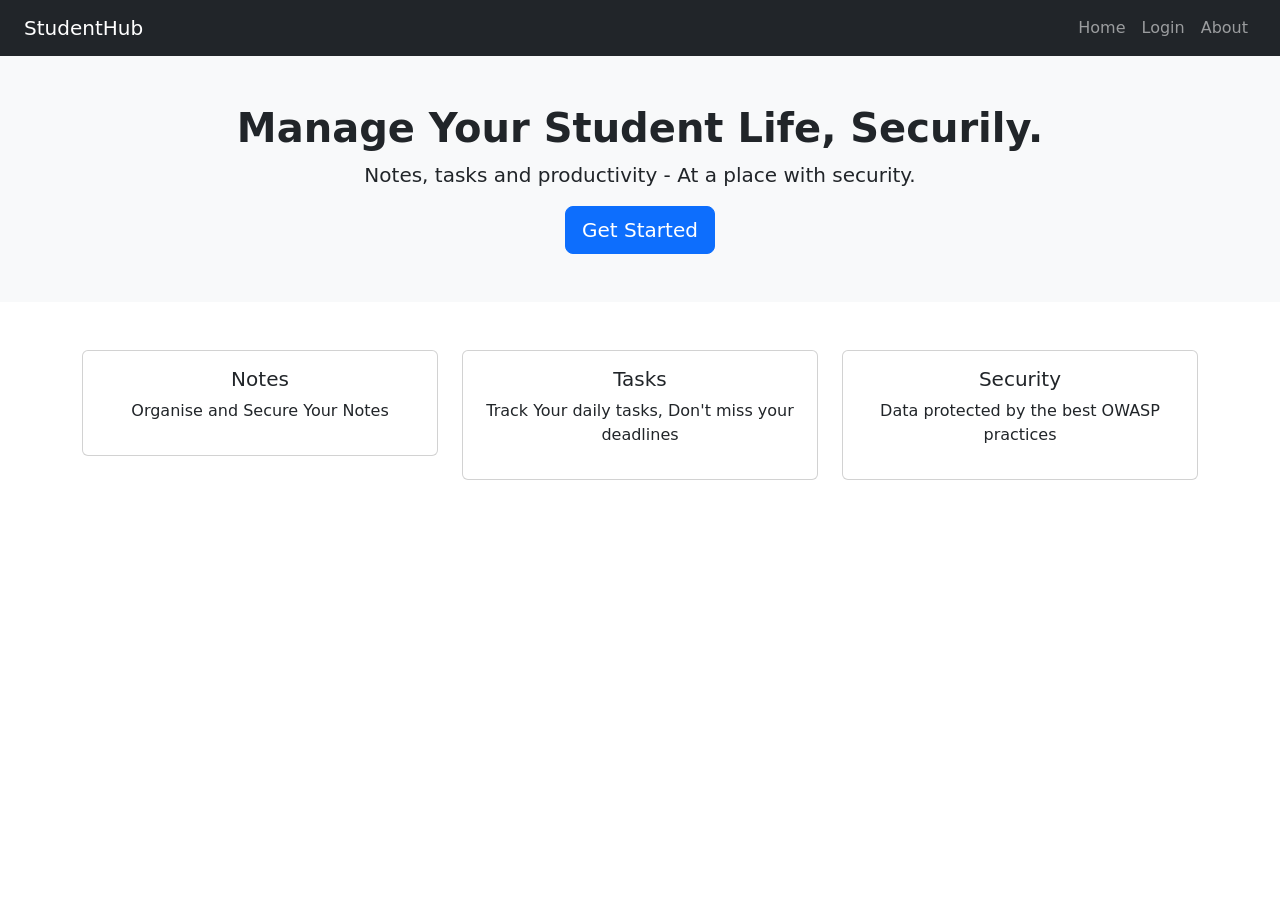
==== index.html @ 3704b828 "Hero Section Updated" ====
<!doctype html>
<html lang="en">
  <head>
    <meta charset="UTF-8" />
    <meta name="viewport" content="width=device-width, initial-scale=1.0" />
    <title>Student Utility Hub</title>
    <link
      rel="stylesheet"
      href="https://cdn.jsdelivr.net/npm/bootstrap@5.3.8/dist/css/bootstrap.min.css"
    />
    <link rel="stylesheet" href="css/style.css" />
  </head>
  <body>
    <!-- Navbar Page -->
    <nav class="navbar navbar-expand-lg navbar-dark bg-dark px-4">
      <a class="navbar-brand" href="index.html">StudentHub</a>
      <div class="collapse navbar-collapse">
        <ul class="navbar-nav ms-auto">
          <li class="nav-item">
            <a class="nav-link" href="index.html">Home</a>
          </li>
          <li class="nav-item">
            <a class="nav-link" href="login.html">Login</a>
          </li>
          <li class="nav-item">
            <a class="nav-link" href="about.html">About</a>
          </li>
        </ul>
      </div>
    </nav>

    <!-- Login Page -->
    <section class="text-center py-5 bg-light">
      <div class="container">
        <h1 class="fw-bold">Manage Your Student Life, Securily.</h1>
        <p class="lead">Notes, tasks and productivity - At a place with security.</p>
        <a href="login.html" class="btn btn-primary btn-lg">Get Started</a>
      </div>
    </section>

    <!-- Hero Section -->
    <section class="container py-5">
        <div class="row text-center">
            <div class="col-md-4">
                <div class="card p-3">
                    <h5>Notes</h5>
                    <p>Organise and Secure Your Notes</p>
                </div>
            </div>
            <div class="col-md-4">
                <div class="card p-3">
                    <h5>Tasks</h5>
                    <p>Track Your daily tasks, Don't miss your deadlines</p>
                </div>
            </div>
            <div class="col-md-4">
                <div class="card p-3">
                    <h5>Security</h5>
                    <p>Data protected by the best OWASP practices</p>
                </div>
            </div>
        </div>
    </section>

    <!-- Script tag link -->
    <script src=" https://cdn.jsdelivr.net/npm/bootstrap@5.3.8/dist/js/bootstrap.bundle.min.js"></script>
  </body>
</html>
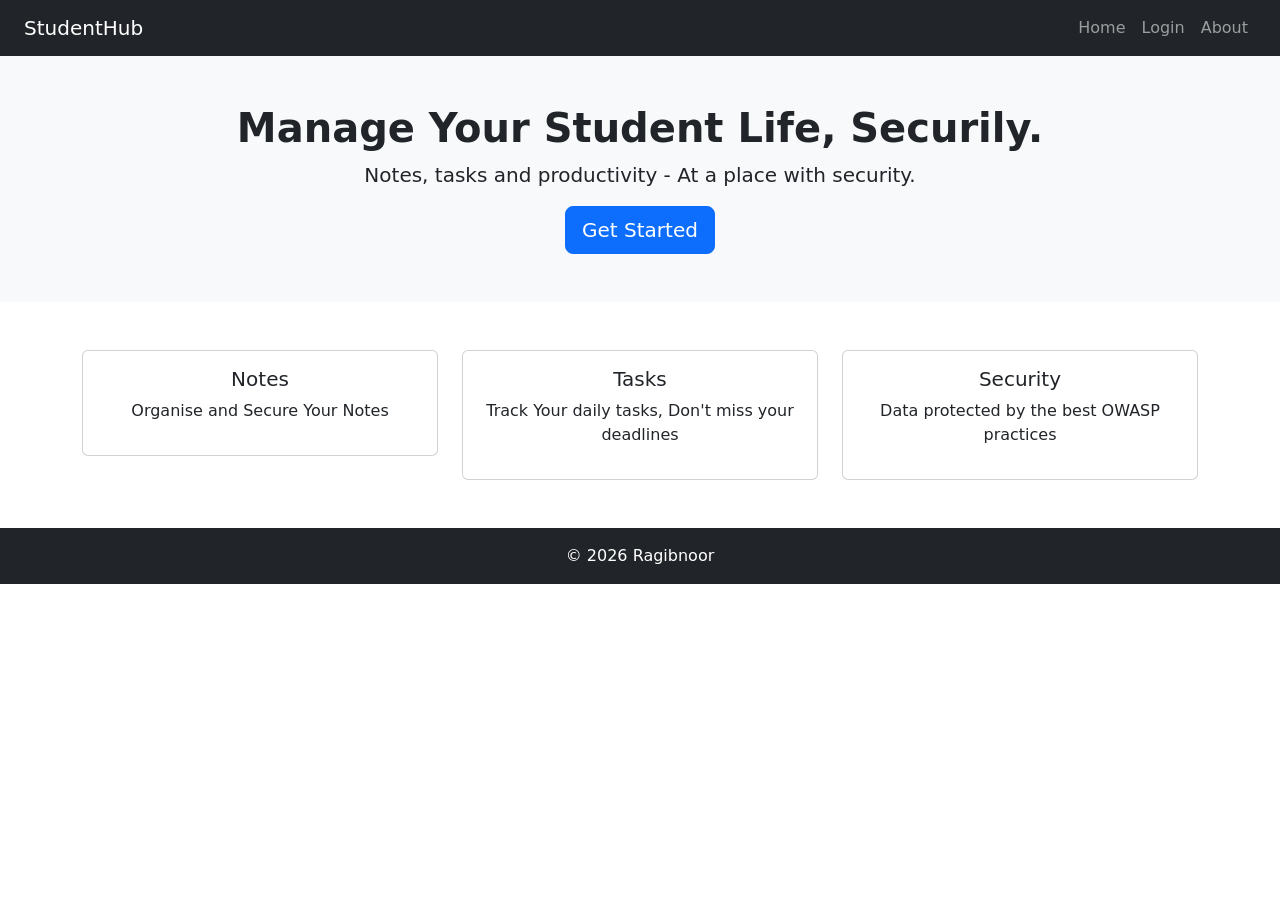
==== commit bd40c9dd: "Footer Updated" ====
--- a/index.html
+++ b/index.html
@@ -62,6 +62,11 @@
         </div>
     </section>
 
+    <!-- Footer Section  -->
+     <footer class="bg-dark text-white text-center py-3">
+        <p class="mb-0">&copy; 2026 Ragibnoor</p>
+     </footer>
+
     <!-- Script tag link -->
     <script src=" https://cdn.jsdelivr.net/npm/bootstrap@5.3.8/dist/js/bootstrap.bundle.min.js"></script>
   </body>
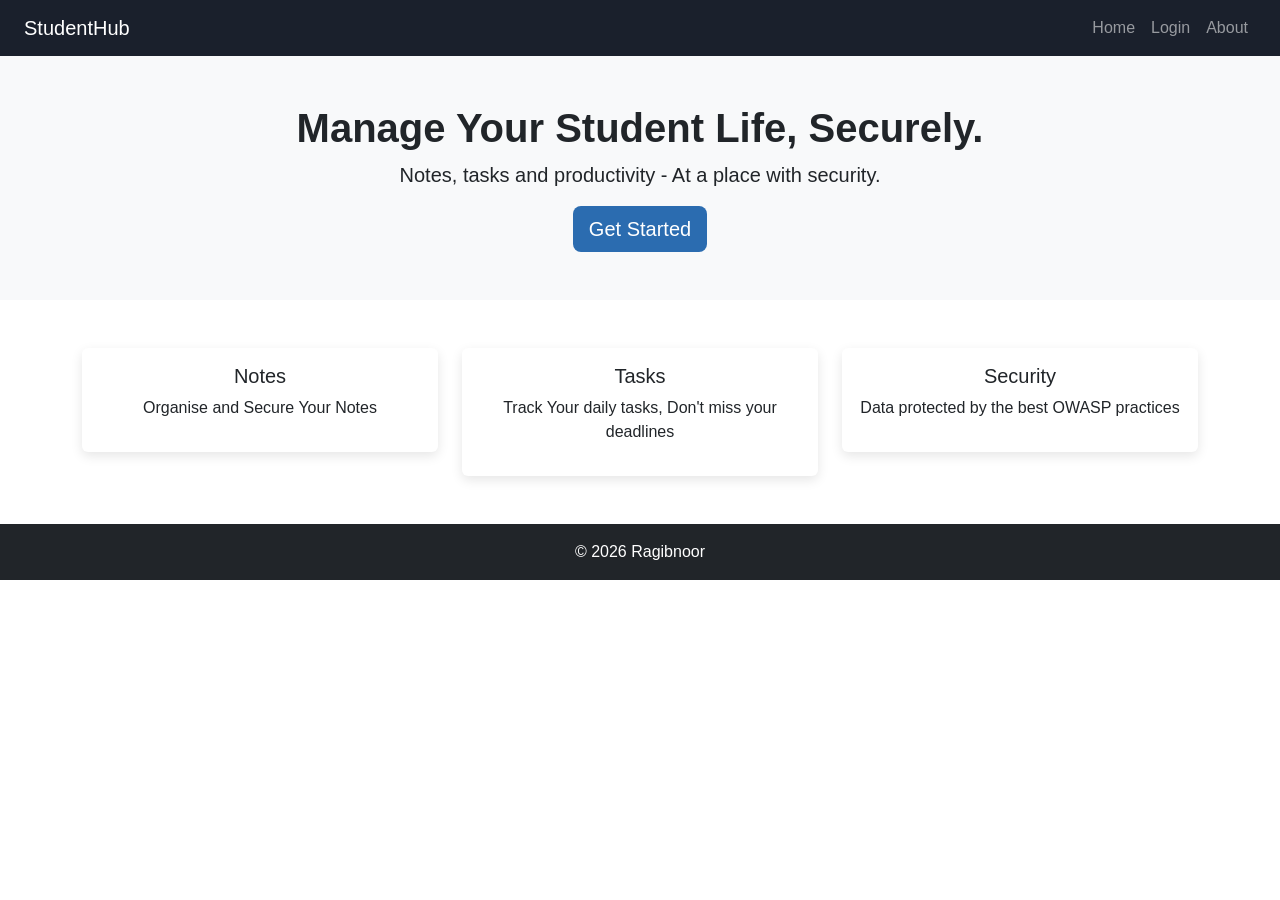
==== commit 35f18569: "Style and js Updated" ====
--- a/index.html
+++ b/index.html
@@ -32,7 +32,7 @@
     <!-- Login Page -->
     <section class="text-center py-5 bg-light">
       <div class="container">
-        <h1 class="fw-bold">Manage Your Student Life, Securily.</h1>
+        <h1 class="fw-bold">Manage Your Student Life, Securely.</h1>
         <p class="lead">Notes, tasks and productivity - At a place with security.</p>
         <a href="login.html" class="btn btn-primary btn-lg">Get Started</a>
       </div>
@@ -69,5 +69,6 @@
 
     <!-- Script tag link -->
     <script src=" https://cdn.jsdelivr.net/npm/bootstrap@5.3.8/dist/js/bootstrap.bundle.min.js"></script>
+    <script src="js/script.js"></script>
   </body>
 </html>
--- a/css/style.css
+++ b/css/style.css
@@ -0,0 +1,32 @@
+:root {
+    --primary-color:#2b6cb0;
+    --dark-bg: #1a202c;
+}
+
+body {
+    font-family: 'Poppins', sans-serif;
+}
+
+.navbar {
+    background-color: var(--dark-bg) !important;
+}
+
+.btn-primary {
+    background-color: var(--primary-color);
+    border: none;
+    transition: transform 0.2s ease;
+}
+
+.btn-primary:hover {
+    transform: scale(1.05);
+}
+
+.card {
+    border: none;
+    box-shadow: 0 4px 12px rgba(0, 0, 0, 0.1);
+    transition: box-shadow 0.3s ease;
+}
+
+.card:hover {
+    box-shadow: 0 8px 20px rgba(0, 0, 0, 0.20);
+}
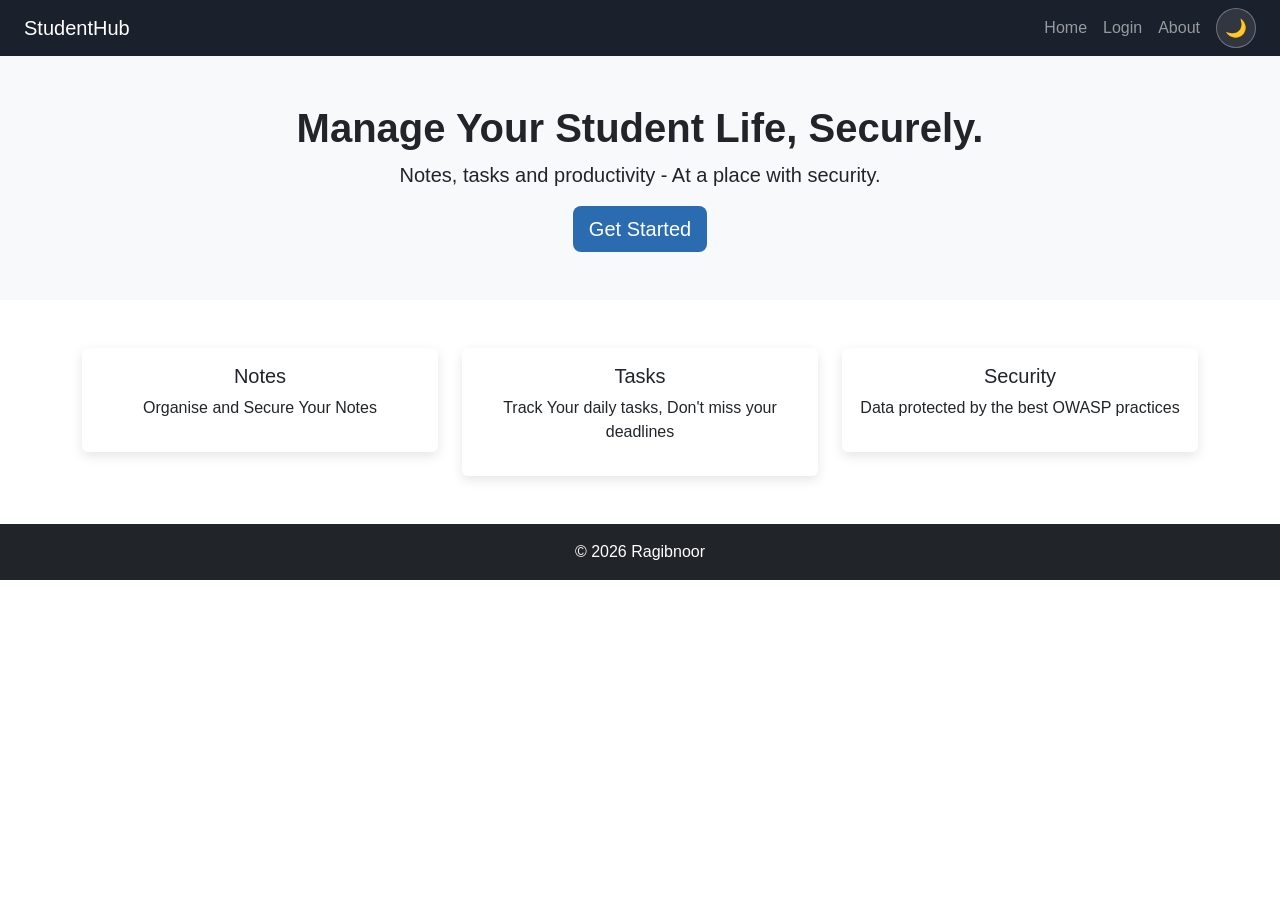
==== commit 1cee03c1: "Dark/Light Mode Added" ====
--- a/index.html
+++ b/index.html
@@ -25,6 +25,9 @@
           <li class="nav-item">
             <a class="nav-link" href="about.html">About</a>
           </li>
+          <li class="nav-item ms-2">
+            <button id="themeToggle" class="theme-btn">🌙</button>
+          </li>
         </ul>
       </div>
     </nav>
@@ -33,39 +36,41 @@
     <section class="text-center py-5 bg-light">
       <div class="container">
         <h1 class="fw-bold">Manage Your Student Life, Securely.</h1>
-        <p class="lead">Notes, tasks and productivity - At a place with security.</p>
+        <p class="lead">
+          Notes, tasks and productivity - At a place with security.
+        </p>
         <a href="login.html" class="btn btn-primary btn-lg">Get Started</a>
       </div>
     </section>
 
     <!-- Hero Section -->
     <section class="container py-5">
-        <div class="row text-center">
-            <div class="col-md-4">
-                <div class="card p-3">
-                    <h5>Notes</h5>
-                    <p>Organise and Secure Your Notes</p>
-                </div>
-            </div>
-            <div class="col-md-4">
-                <div class="card p-3">
-                    <h5>Tasks</h5>
-                    <p>Track Your daily tasks, Don't miss your deadlines</p>
-                </div>
-            </div>
-            <div class="col-md-4">
-                <div class="card p-3">
-                    <h5>Security</h5>
-                    <p>Data protected by the best OWASP practices</p>
-                </div>
-            </div>
+      <div class="row text-center">
+        <div class="col-md-4">
+          <div class="card p-3">
+            <h5>Notes</h5>
+            <p>Organise and Secure Your Notes</p>
+          </div>
         </div>
+        <div class="col-md-4">
+          <div class="card p-3">
+            <h5>Tasks</h5>
+            <p>Track Your daily tasks, Don't miss your deadlines</p>
+          </div>
+        </div>
+        <div class="col-md-4">
+          <div class="card p-3">
+            <h5>Security</h5>
+            <p>Data protected by the best OWASP practices</p>
+          </div>
+        </div>
+      </div>
     </section>
 
     <!-- Footer Section  -->
-     <footer class="bg-dark text-white text-center py-3">
-        <p class="mb-0">&copy; 2026 Ragibnoor</p>
-     </footer>
+    <footer class="bg-dark text-white text-center py-3">
+      <p class="mb-0">&copy; 2026 Ragibnoor</p>
+    </footer>
 
     <!-- Script tag link -->
     <script src=" https://cdn.jsdelivr.net/npm/bootstrap@5.3.8/dist/js/bootstrap.bundle.min.js"></script>
--- a/css/style.css
+++ b/css/style.css
@@ -29,4 +29,63 @@
 
 .card:hover {
     box-shadow: 0 8px 20px rgba(0, 0, 0, 0.20);
+}
+
+body.dark-mode {
+    background-color: #121212;
+    color: #f1f1f1;
+}
+
+body.dark-mode .bg-light {
+    background-color: #1a1a1a !important;
+    color: #f1f1f1;
+}
+
+body.dark-mode .card {
+    background-color: #1e1e1e;
+    color: #f1f1f1;
+}
+
+body.dark-mode .navbar {
+    background-color: #000 !important;
+}
+
+body.dark-mode .lead,
+body.dark-mode p {
+    color: #d1d1d1;
+}
+
+.theme-btn {
+    background-color: rgba(255, 255, 255, 0.1);
+    border: 1px solid rgba(255, 255, 255, 0.3);
+    color: #f1f1f1;
+    border-radius: 50%;
+    width: 40px;
+    height: 40px;
+    font-size: 1.1rem;
+    display: flex;
+    align-items: center;
+    justify-content: center;
+    cursor: pointer;
+    transition: all 0.3s ease;
+}
+
+.theme-btn:hover {
+    background-color: rgba(255, 255, 255, 0.25);
+    transform: rotate(20deg);
+}
+
+body.dark-mode .theme-btn {
+    background-color: rgba(255, 255, 255, 0.15);
+    border-color: rgba(255, 255, 255, 0.4);
+}
+
+body.dark-mode .btn-outline-dark {
+    color: #f1f1f1;
+    border-color: #f1f1f1;
+}
+
+body.dark-mode .btn-outline-dark:hover {
+    background-color: #f1f1f1;
+    color: #121212;
 }
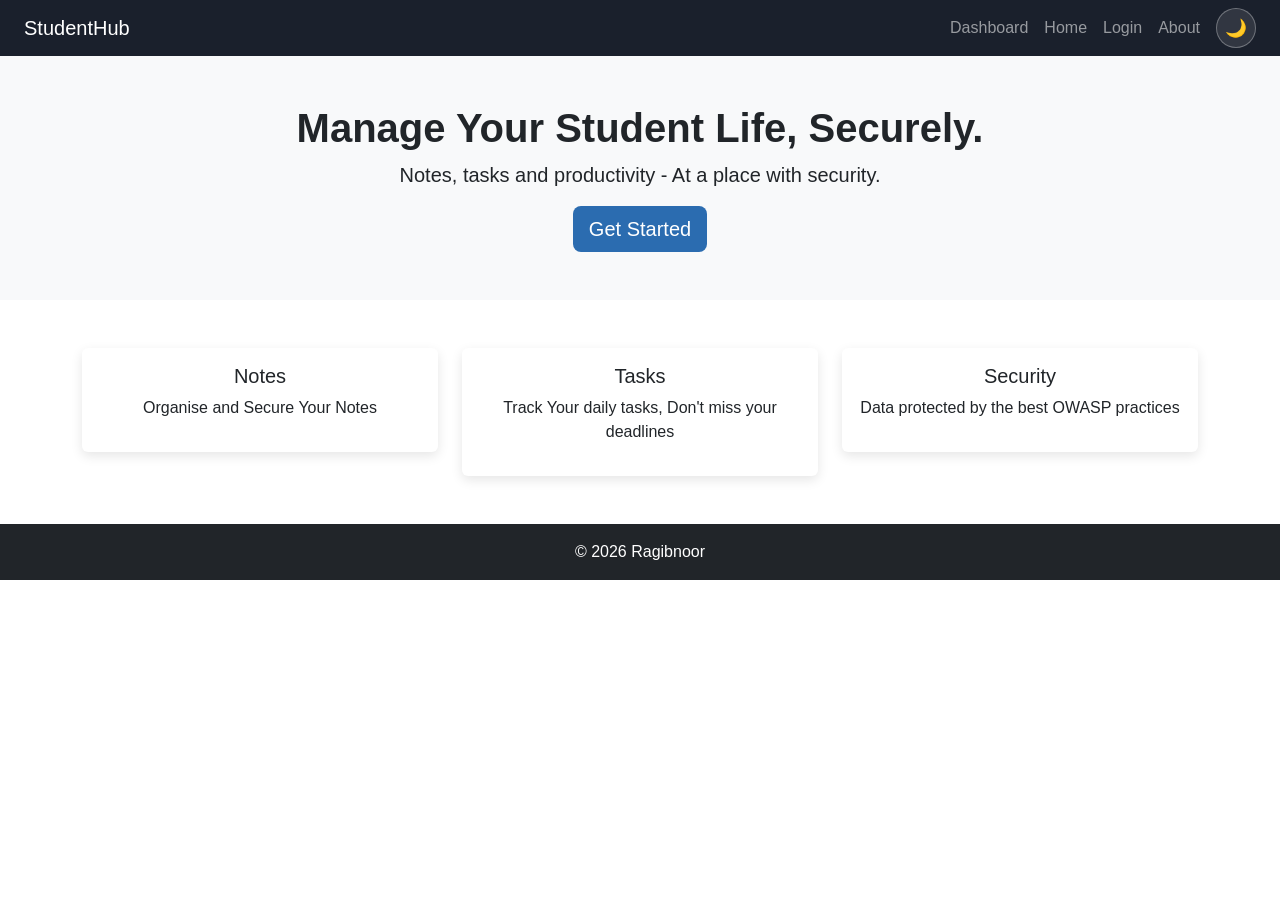
==== commit ea8044e8: "DashBoard page Built & Add" ====
--- a/index.html
+++ b/index.html
@@ -9,6 +9,7 @@
       href="https://cdn.jsdelivr.net/npm/bootstrap@5.3.8/dist/css/bootstrap.min.css"
     />
     <link rel="stylesheet" href="css/style.css" />
+    <link rel="icon" href="data:,">
   </head>
   <body>
     <!-- Navbar Page -->
@@ -16,6 +17,9 @@
       <a class="navbar-brand" href="index.html">StudentHub</a>
       <div class="collapse navbar-collapse">
         <ul class="navbar-nav ms-auto">
+          <li class="nav-item">
+            <a class="nav-link" href="dashboard.html">Dashboard</a>
+          </li>
           <li class="nav-item">
             <a class="nav-link" href="index.html">Home</a>
           </li>
@@ -36,41 +40,39 @@
     <section class="text-center py-5 bg-light">
       <div class="container">
         <h1 class="fw-bold">Manage Your Student Life, Securely.</h1>
-        <p class="lead">
-          Notes, tasks and productivity - At a place with security.
-        </p>
+        <p class="lead">Notes, tasks and productivity - At a place with security.</p>
         <a href="login.html" class="btn btn-primary btn-lg">Get Started</a>
       </div>
     </section>
 
     <!-- Hero Section -->
     <section class="container py-5">
-      <div class="row text-center">
-        <div class="col-md-4">
-          <div class="card p-3">
-            <h5>Notes</h5>
-            <p>Organise and Secure Your Notes</p>
-          </div>
+        <div class="row text-center">
+            <div class="col-md-4">
+                <div class="card p-3">
+                    <h5>Notes</h5>
+                    <p>Organise and Secure Your Notes</p>
+                </div>
+            </div>
+            <div class="col-md-4">
+                <div class="card p-3">
+                    <h5>Tasks</h5>
+                    <p>Track Your daily tasks, Don't miss your deadlines</p>
+                </div>
+            </div>
+            <div class="col-md-4">
+                <div class="card p-3">
+                    <h5>Security</h5>
+                    <p>Data protected by the best OWASP practices</p>
+                </div>
+            </div>
         </div>
-        <div class="col-md-4">
-          <div class="card p-3">
-            <h5>Tasks</h5>
-            <p>Track Your daily tasks, Don't miss your deadlines</p>
-          </div>
-        </div>
-        <div class="col-md-4">
-          <div class="card p-3">
-            <h5>Security</h5>
-            <p>Data protected by the best OWASP practices</p>
-          </div>
-        </div>
-      </div>
     </section>
 
     <!-- Footer Section  -->
-    <footer class="bg-dark text-white text-center py-3">
-      <p class="mb-0">&copy; 2026 Ragibnoor</p>
-    </footer>
+     <footer class="bg-dark text-white text-center py-3">
+        <p class="mb-0">&copy; 2026 Ragibnoor</p>
+     </footer>
 
     <!-- Script tag link -->
     <script src=" https://cdn.jsdelivr.net/npm/bootstrap@5.3.8/dist/js/bootstrap.bundle.min.js"></script>
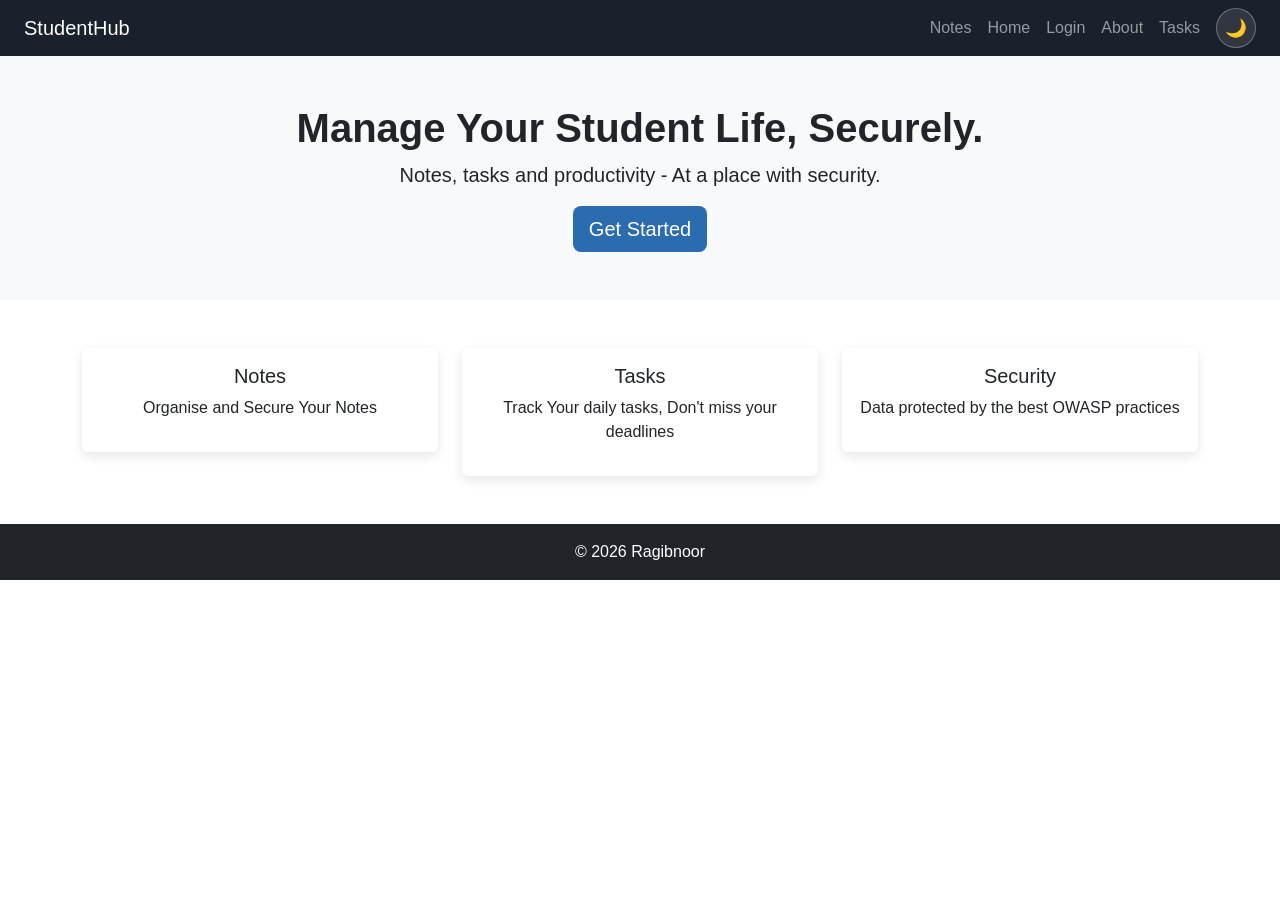
==== commit 553d5eba: "Tasks Page Added" ====
--- a/index.html
+++ b/index.html
@@ -18,7 +18,7 @@
       <div class="collapse navbar-collapse">
         <ul class="navbar-nav ms-auto">
           <li class="nav-item">
-            <a class="nav-link" href="dashboard.html">Dashboard</a>
+            <a class="nav-link" href="dashboard.html">Notes</a>
           </li>
           <li class="nav-item">
             <a class="nav-link" href="index.html">Home</a>
@@ -28,6 +28,9 @@
           </li>
           <li class="nav-item">
             <a class="nav-link" href="about.html">About</a>
+          </li>
+          <li class="nav-item">
+            <a class="nav-link" href="tasks.html">Tasks</a>
           </li>
           <li class="nav-item ms-2">
             <button id="themeToggle" class="theme-btn">🌙</button>
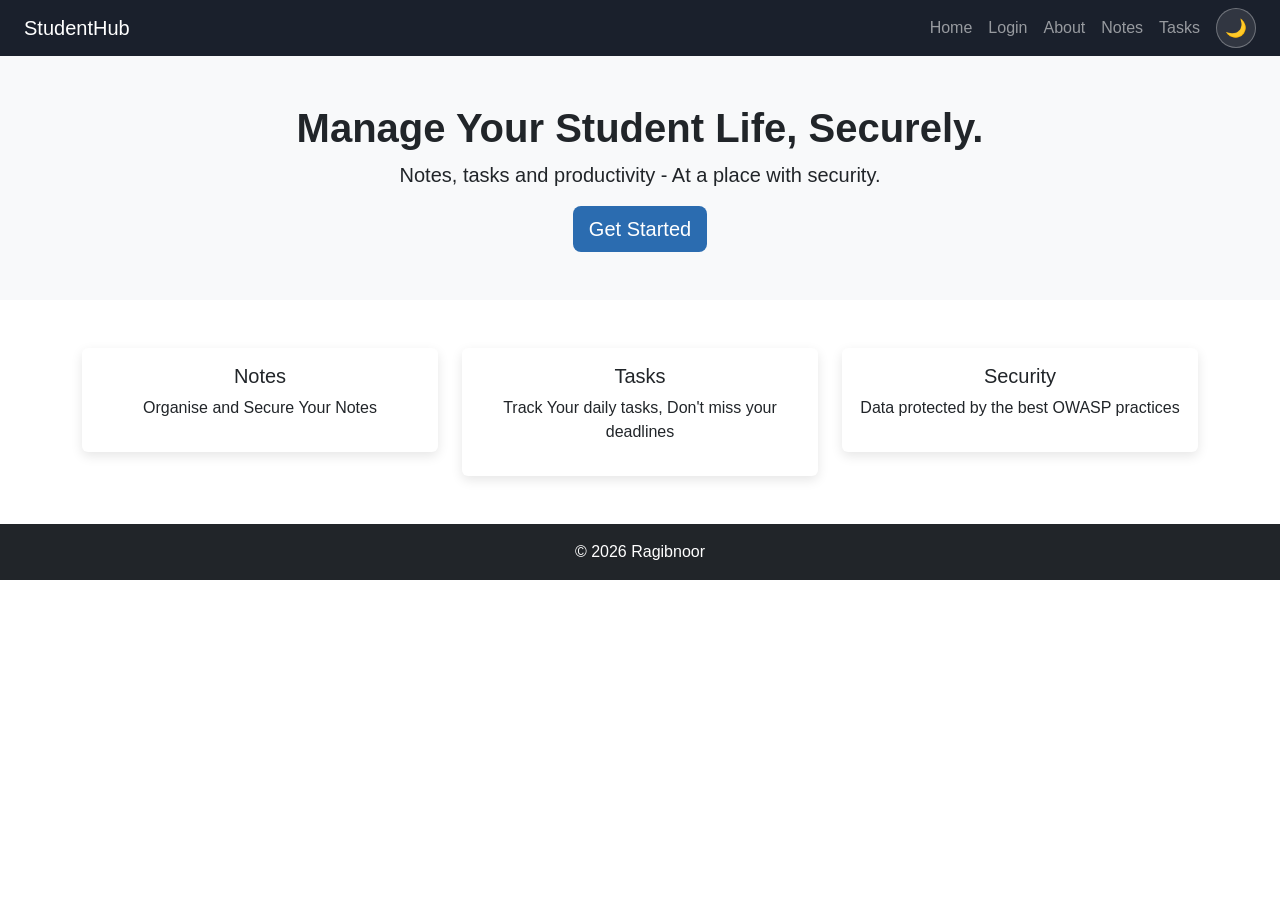
==== commit dc63c098: "Local Change" ====
--- a/index.html
+++ b/index.html
@@ -12,14 +12,11 @@
     <link rel="icon" href="data:,">
   </head>
   <body>
-    <!-- Navbar Page -->
+    <!-- Navbar tag -->
     <nav class="navbar navbar-expand-lg navbar-dark bg-dark px-4">
       <a class="navbar-brand" href="index.html">StudentHub</a>
       <div class="collapse navbar-collapse">
         <ul class="navbar-nav ms-auto">
-          <li class="nav-item">
-            <a class="nav-link" href="dashboard.html">Notes</a>
-          </li>
           <li class="nav-item">
             <a class="nav-link" href="index.html">Home</a>
           </li>
@@ -28,6 +25,9 @@
           </li>
           <li class="nav-item">
             <a class="nav-link" href="about.html">About</a>
+          </li>
+          <li class="nav-item">
+            <a class="nav-link" href="dashboard.html">Notes</a>
           </li>
           <li class="nav-item">
             <a class="nav-link" href="tasks.html">Tasks</a>
